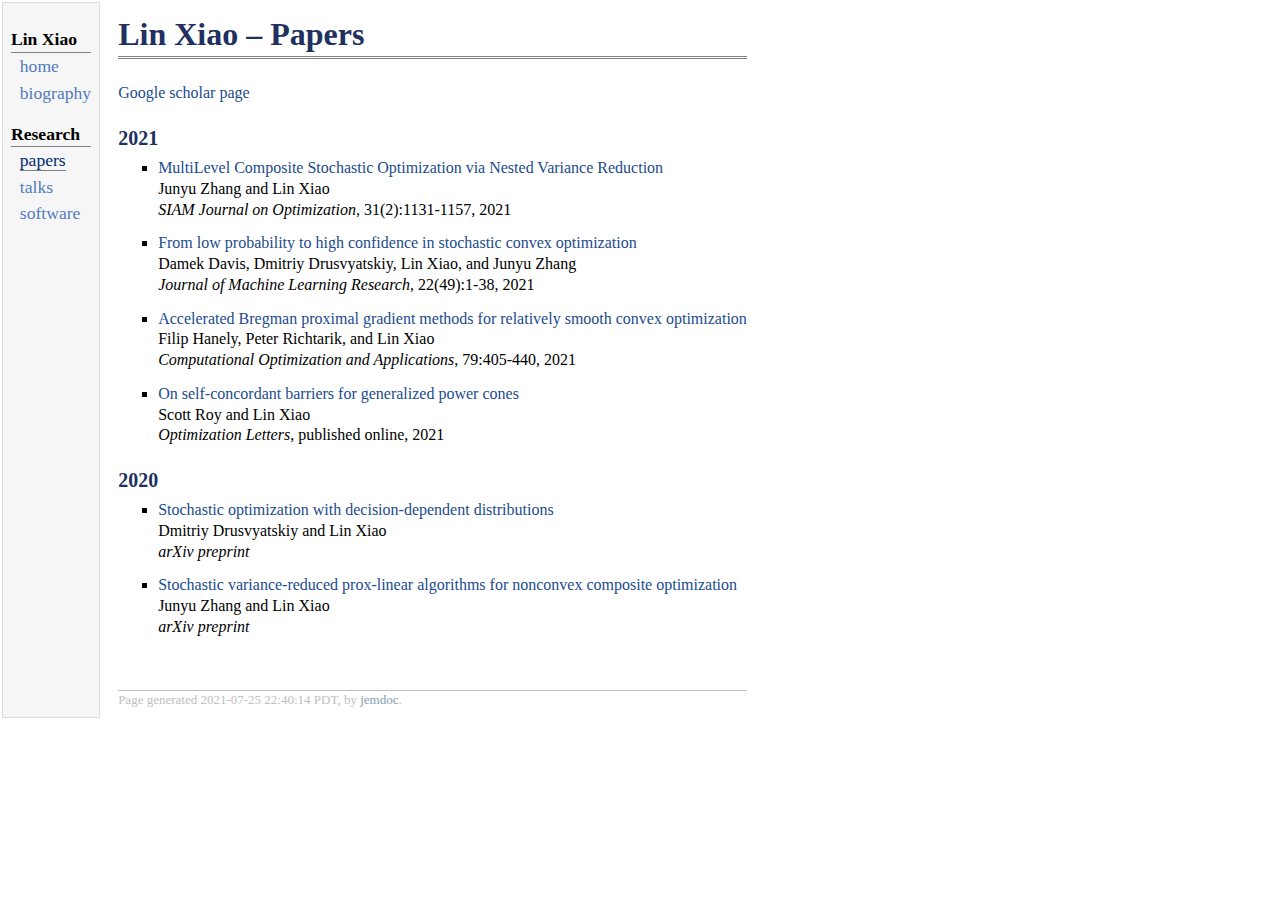
==== html/papers.html @ 699635ed "start with some recent papers" ====
<!DOCTYPE html PUBLIC "-//W3C//DTD XHTML 1.1//EN"
  "http://www.w3.org/TR/xhtml11/DTD/xhtml11.dtd">
<html xmlns="http://www.w3.org/1999/xhtml" xml:lang="en">
<head>
<meta name="generator" content="jemdoc, see http://jemdoc.jaboc.net/" />
<meta http-equiv="Content-Type" content="text/html;charset=utf-8" />
<link rel="stylesheet" href="jemdoc.css" type="text/css" />
<title>Lin Xiao &ndash; Papers</title>
</head>
<body>
<table summary="Table for page layout." id="tlayout">
<tr valign="top">
<td id="layout-menu">
<div class="menu-category">Lin Xiao</div>
<div class="menu-item"><a href="../index.html">home</a></div>
<div class="menu-item"><a href="../html/bio.html">biography</a></div>
<div class="menu-category">Research</div>
<div class="menu-item"><a href="../html/papers.html" class="current">papers</a></div>
<div class="menu-item"><a href="../html/talks.html">talks</a></div>
<div class="menu-item"><a href="../html/software.html">software</a></div>
</td>
<td id="layout-content">
<div id="toptitle">
<h1>Lin Xiao &ndash; Papers</h1>
</div>
<p><a href="https://scholar.google.com/citations?user=vK0-CDcAAAAJ&amp;hl=en">Google scholar page</a> </p>
<h3>2021</h3>
<ul>
<li><p><a href="https://arxiv.org/abs/1908.11468">MultiLevel Composite Stochastic Optimization via Nested Variance Reduction</a> <br />
Junyu Zhang and Lin Xiao <br />
<i>SIAM Journal on Optimization</i>, 31(2):1131-1157, 2021</p>
</li>
</ul>
<ul>
<li><p><a href="https://jmlr.org/beta/papers/v22/20-821.html">From low probability to high confidence in stochastic convex optimization</a> <br />
Damek Davis, Dmitriy Drusvyatskiy, Lin Xiao, and Junyu Zhang <br />
<i>Journal of Machine Learning Research</i>, 22(49):1-38, 2021</p>
</li>
</ul>
<ul>
<li><p><a href="https://link.springer.com/article/10.1007%2Fs10589-021-00273-8">Accelerated Bregman proximal gradient methods for relatively smooth convex optimization</a> <br />
Filip Hanely, Peter Richtarik, and Lin Xiao <br />
<i>Computational Optimization and Applications</i>, 79:405-440, 2021</p>
</li>
</ul>
<ul>
<li><p><a href="https://link.springer.com/article/10.1007%2Fs11590-021-01748-7">On self-concordant barriers for generalized power cones</a> <br />
Scott Roy and Lin Xiao <br />
<i>Optimization Letters</i>, published online, 2021</p>
</li>
</ul>
<h3>2020</h3>
<ul>
<li><p><a href="https://arxiv.org/abs/2011.11173">Stochastic optimization with decision-dependent distributions</a> <br />
Dmitriy Drusvyatskiy and Lin Xiao  <br />
<i>arXiv preprint</i></p>
</li>
</ul>
<ul>
<li><p><a href="https://arxiv.org/abs/2004.04357">Stochastic variance-reduced prox-linear algorithms for nonconvex composite optimization</a> <br />
Junyu Zhang and Lin Xiao  <br />
<i>arXiv preprint</i></p>
</li>
</ul>
<div id="footer">
<div id="footer-text">
Page generated 2021-07-25 22:40:14 PDT, by <a href="http://jemdoc.jaboc.net/">jemdoc</a>.
</div>
</div>
</td>
</tr>
</table>
</body>
</html>
---- html/jemdoc.css ----
/* Default css file for jemdoc. */

table#tlayout {
    border: none;
    border-collapse: separate;
    background: white;
}

body {
	background: white;
	font-family: Georgia, serif; 
	/* font-family: Verdana, sans-serif; */
	/* font-family: Helvetica, sans-serif; */
	/* font-family: Arial, sans-serif; */
    /* font-size: 110%; */
	padding-bottom: 8px;
	margin: 0;
}

#layout-menu {
	background: #f6f6f6;
	border: 1px solid #dddddd;
	padding-top: 0.5em;
	padding-left: 8px;
	padding-right: 8px;
	font-size: 1.1em;
	width: auto;
	white-space: nowrap;
    text-align: left;
    vertical-align: top;
}

#layout-menu td {
	background: #f4f4f4;
    vertical-align: top;
}

#layout-content {
	padding-top: 0.0em;
	padding-left: 1.0em;
	padding-right: 1.0em;
    border: none;
    background: white;
    text-align: left;
    vertical-align: top;
}

#layout-menu a {
	line-height: 1.5em;
	margin-left: 0.5em;
}

tt {
    background: #ffffdd;
}

pre, tt {
	font-size: 90%;
	font-family: monaco, monospace;
}

a, a > tt {
	color: #224b8d;
	text-decoration: none;
}

a:hover {
	border-bottom: 1px gray dotted;
}

#layout-menu a.current:link, #layout-menu a.current:visited {
	color: #022b6d;
	border-bottom: 1px gray solid;
}
#layout-menu a:link, #layout-menu a:visited, #layout-menu a:hover {
	color: #527bbd;
	text-decoration: none;
}
#layout-menu a:hover {
	text-decoration: none;
}

div.menu-category {
	border-bottom: 1px solid gray;
	margin-top: 0.8em;
	padding-top: 0.2em;
	padding-bottom: 0.1em;
	font-weight: bold;
}

div.menu-item {
	padding-left: 16px;
	text-indent: -16px;
}

div#toptitle {
	padding-bottom: 0.2em;
	margin-bottom: 1.5em;
	border-bottom: 3px double gray;
}

/* Reduce space if we begin the page with a title. */
div#toptitle + h2, div#toptitle + h3 {
	margin-top: -0.7em;
}

div#subtitle {
	margin-top: 0.0em;
	margin-bottom: 0.0em;
	padding-top: 0em;
	padding-bottom: 0.1em;
}

em {
	font-style: italic;
}

strong {
	font-weight: bold;
}


h1, h2, h3 {
	/* color: #527bbd; */
	color: #203060;
	margin-top: 0.7em;
	margin-bottom: 0.3em;
	padding-bottom: 0.2em;
	line-height: 1.0;
	padding-top: 0.5em;
	border-bottom: 1px solid #aaaaaa;
}

h1 {
	font-size: 200%;
}

h2 {
	padding-top: 0.8em;
	font-size: 150%;
}

h2 + h3 {
    padding-top: 0.2em;
}

h3 {
	font-size: 125%;
	border-bottom: none;
}

p {
	margin-top: 0.0em;
	margin-bottom: 0.8em;
	padding: 0;
	line-height: 1.3;
}

pre {
	padding: 0;
	margin: 0;
}

div#footer {
	font-size: small;
	border-top: 1px solid #c0c0c0;
	padding-top: 0.1em;
	margin-top: 4.0em;
	color: #c0c0c0;
}

div#footer a {
	color: #80a0b0;
}

div#footer-text {
	float: left;
	padding-bottom: 8px;
}

ul, ol, dl {
	margin-top: 0.2em;
	padding-top: 0;
	margin-bottom: 0.8em;
}

dt {
	margin-top: 0.5em;
	margin-bottom: 0;
}

dl {
	margin-left: 20px;
}

dd {
	color: #222222;
}

dd > *:first-child {
	margin-top: 0;
}

ul {
	list-style-position: outside;
	list-style-type: square;
}

p + ul, p + ol {
	margin-top: -0.5em;
}

li ul, li ol {
	margin-top: -0.3em;
}

ol {
	list-style-position: outside;
	list-style-type: decimal;
}

li p, dd p {
	margin-bottom: 0.3em;
}


ol ol {
	list-style-type: lower-alpha;
}

ol ol ol {
	list-style-type: lower-roman;
}

p + div.codeblock {
	margin-top: -0.6em;
}

div.codeblock, div.infoblock {
	margin-right: 0%;
	margin-top: 1.2em;
	margin-bottom: 1.3em;
}

div.blocktitle {
	font-weight: bold;
	color: #cd7b62;
	margin-top: 1.2em;
	margin-bottom: 0.1em;
}

div.blockcontent {
	border: 1px solid silver;
	padding: 0.3em 0.5em;
}

div.infoblock > div.blockcontent {
	background: #ffffee;
}

div.blockcontent p + ul, div.blockcontent p + ol {
	margin-top: 0.4em;
}

div.infoblock p {
	margin-bottom: 0em;
}

div.infoblock li p, div.infoblock dd p {
	margin-bottom: 0.5em;
}

div.infoblock p + p {
	margin-top: 0.8em;
}

div.codeblock > div.blockcontent {
	background: #f6f6f6;
}

span.pycommand {
	color: #000070;
}

span.statement {
	color: #008800;
}
span.builtin {
	color: #000088;
}
span.special {
	color: #990000;
}
span.operator {
	color: #880000;
}
span.error {
	color: #aa0000;
}
span.comment, span.comment > *, span.string, span.string > * {
	color: #606060;
}

@media print {
	#layout-menu { display: none; }
}

#fwtitle {
	margin: 2px;
}

#fwtitle #toptitle {
	padding-left: 0.5em;
	margin-bottom: 0.5em;
}

#layout-content h1:first-child, #layout-content h2:first-child, #layout-content h3:first-child {
	margin-top: -0.7em;
}

div#toptitle h1, #layout-content div#toptitle h1 {
	margin-bottom: 0.0em;
	padding-bottom: 0.1em;
	padding-top: 0;
	margin-top: 0.5em;
	border-bottom: none;
}

img.eq {
	padding: 0;
	padding-left: 0.1em;
	padding-right: 0.1em;
	margin: 0;
}

img.eqwl {
	padding-left: 2em;
	padding-top: 0.6em;
	padding-bottom: 0.2em;
	margin: 0;
}

table {
    border: 2px solid black;
    border-collapse: collapse;
}

td {
    padding: 2px;
    padding-left: 0.5em;
    padding-right: 0.5em;
    text-align: center;
    border: 1px solid gray;
}

table + table {
    margin-top: 1em;
}

tr.heading {
    font-weight: bold;
    border-bottom: 2px solid black;
}

img {
    border: none;
}

table.imgtable, table.imgtable td {
    border: none;
    text-align: left;
}
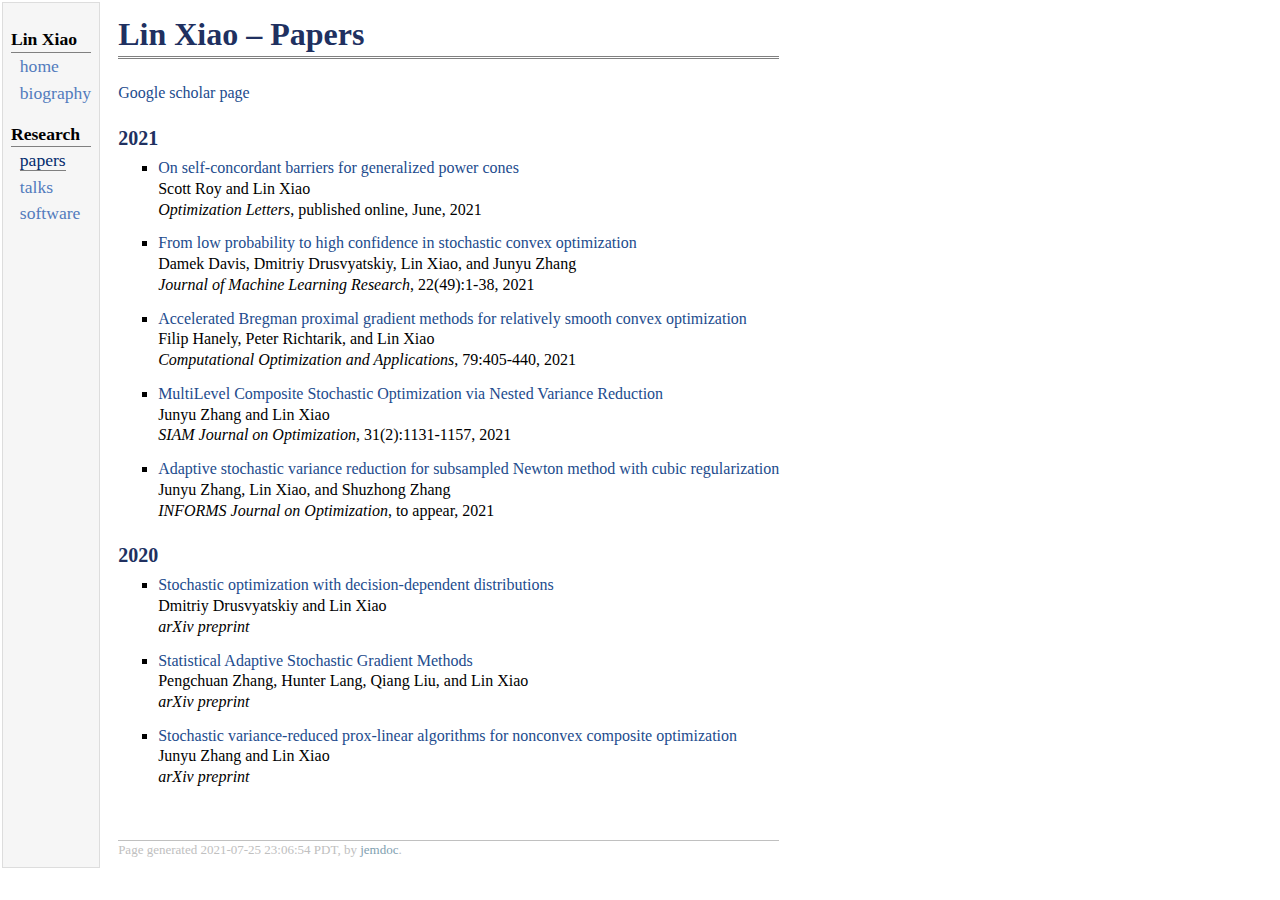
==== commit 4b948f0c: "a few more papers" ====
--- a/html/papers.html
+++ b/html/papers.html
@@ -26,9 +26,9 @@
 <p><a href="https://scholar.google.com/citations?user=vK0-CDcAAAAJ&amp;hl=en">Google scholar page</a> </p>
 <h3>2021</h3>
 <ul>
-<li><p><a href="https://arxiv.org/abs/1908.11468">MultiLevel Composite Stochastic Optimization via Nested Variance Reduction</a> <br />
-Junyu Zhang and Lin Xiao <br />
-<i>SIAM Journal on Optimization</i>, 31(2):1131-1157, 2021</p>
+<li><p><a href="https://link.springer.com/article/10.1007%2Fs11590-021-01748-7">On self-concordant barriers for generalized power cones</a> <br />
+Scott Roy and Lin Xiao <br />
+<i>Optimization Letters</i>, published online, June, 2021</p>
 </li>
 </ul>
 <ul>
@@ -44,15 +44,27 @@
 </li>
 </ul>
 <ul>
-<li><p><a href="https://link.springer.com/article/10.1007%2Fs11590-021-01748-7">On self-concordant barriers for generalized power cones</a> <br />
-Scott Roy and Lin Xiao <br />
-<i>Optimization Letters</i>, published online, 2021</p>
+<li><p><a href="https://arxiv.org/abs/1908.11468">MultiLevel Composite Stochastic Optimization via Nested Variance Reduction</a> <br />
+Junyu Zhang and Lin Xiao <br />
+<i>SIAM Journal on Optimization</i>, 31(2):1131-1157, 2021</p>
+</li>
+</ul>
+<ul>
+<li><p><a href="https://arxiv.org/abs/1811.11637">Adaptive stochastic variance reduction for subsampled Newton method with cubic regularization</a> <br />
+Junyu Zhang, Lin Xiao, and Shuzhong Zhang <br />
+<i>INFORMS Journal on Optimization</i>, to appear, 2021</p>
 </li>
 </ul>
 <h3>2020</h3>
 <ul>
 <li><p><a href="https://arxiv.org/abs/2011.11173">Stochastic optimization with decision-dependent distributions</a> <br />
 Dmitriy Drusvyatskiy and Lin Xiao  <br />
+<i>arXiv preprint</i></p>
+</li>
+</ul>
+<ul>
+<li><p><a href="https://arxiv.org/abs/2002.10597">Statistical Adaptive Stochastic Gradient Methods</a> <br />
+Pengchuan Zhang, Hunter Lang, Qiang Liu, and Lin Xiao <br />
 <i>arXiv preprint</i></p>
 </li>
 </ul>
@@ -64,7 +76,7 @@
 </ul>
 <div id="footer">
 <div id="footer-text">
-Page generated 2021-07-25 22:40:14 PDT, by <a href="http://jemdoc.jaboc.net/">jemdoc</a>.
+Page generated 2021-07-25 23:06:54 PDT, by <a href="http://jemdoc.jaboc.net/">jemdoc</a>.
 </div>
 </div>
 </td>
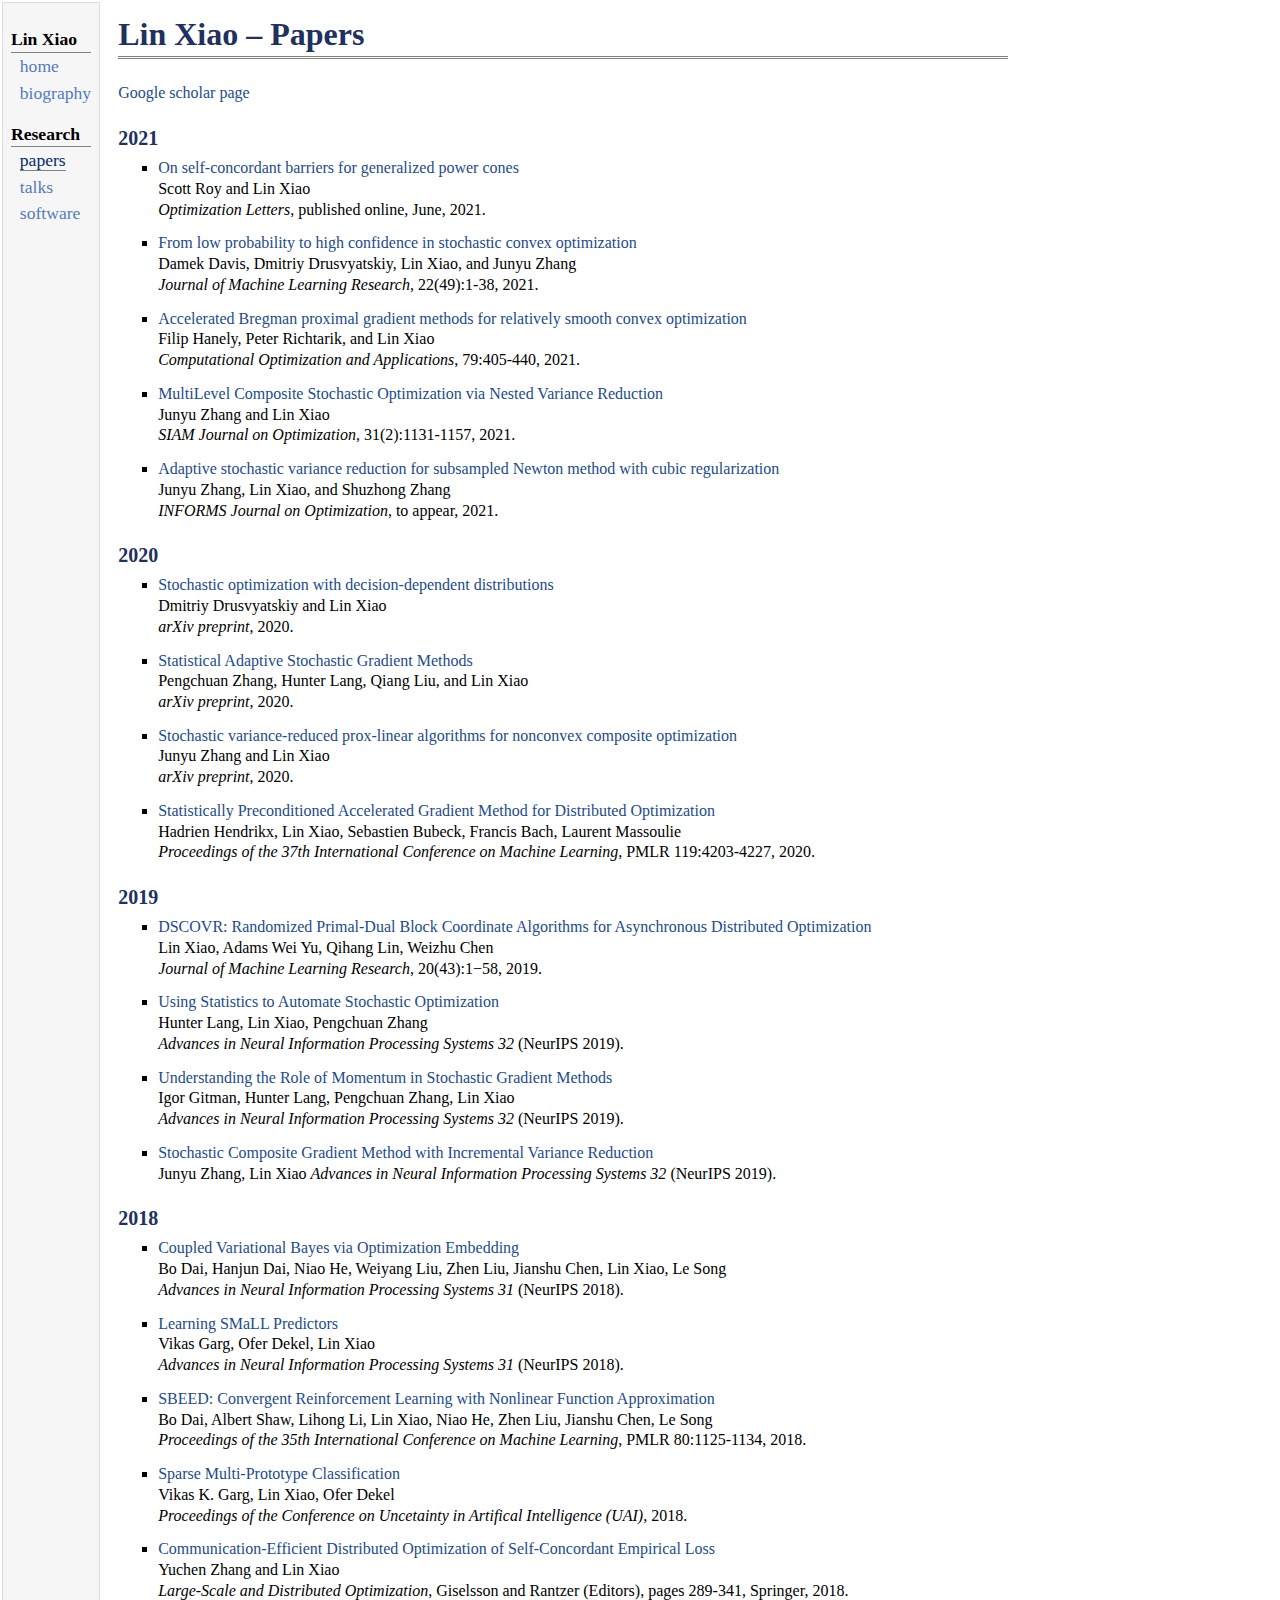
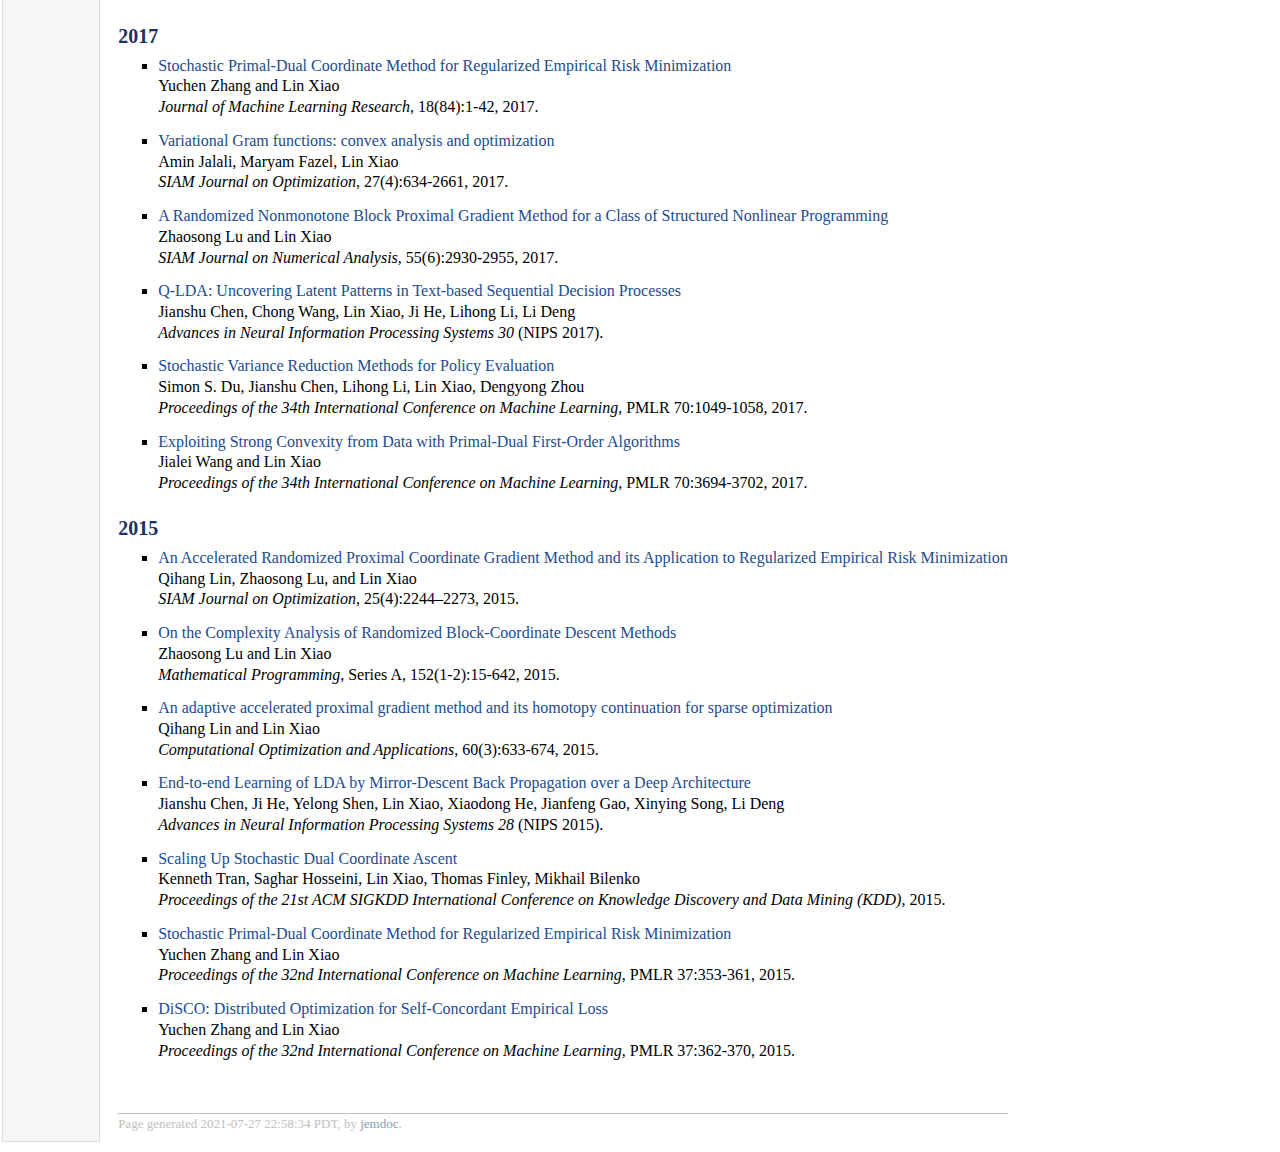
==== commit 7f38fe4a: "added papers until 2015" ====
--- a/html/papers.html
+++ b/html/papers.html
@@ -28,55 +28,197 @@
 <ul>
 <li><p><a href="https://link.springer.com/article/10.1007%2Fs11590-021-01748-7">On self-concordant barriers for generalized power cones</a> <br />
 Scott Roy and Lin Xiao <br />
-<i>Optimization Letters</i>, published online, June, 2021</p>
+<i>Optimization Letters</i>, published online, June, 2021.</p>
 </li>
 </ul>
 <ul>
 <li><p><a href="https://jmlr.org/beta/papers/v22/20-821.html">From low probability to high confidence in stochastic convex optimization</a> <br />
 Damek Davis, Dmitriy Drusvyatskiy, Lin Xiao, and Junyu Zhang <br />
-<i>Journal of Machine Learning Research</i>, 22(49):1-38, 2021</p>
+<i>Journal of Machine Learning Research</i>, 22(49):1-38, 2021.</p>
 </li>
 </ul>
 <ul>
 <li><p><a href="https://link.springer.com/article/10.1007%2Fs10589-021-00273-8">Accelerated Bregman proximal gradient methods for relatively smooth convex optimization</a> <br />
 Filip Hanely, Peter Richtarik, and Lin Xiao <br />
-<i>Computational Optimization and Applications</i>, 79:405-440, 2021</p>
+<i>Computational Optimization and Applications</i>, 79:405-440, 2021.</p>
 </li>
 </ul>
 <ul>
 <li><p><a href="https://arxiv.org/abs/1908.11468">MultiLevel Composite Stochastic Optimization via Nested Variance Reduction</a> <br />
 Junyu Zhang and Lin Xiao <br />
-<i>SIAM Journal on Optimization</i>, 31(2):1131-1157, 2021</p>
+<i>SIAM Journal on Optimization</i>, 31(2):1131-1157, 2021.</p>
 </li>
 </ul>
 <ul>
 <li><p><a href="https://arxiv.org/abs/1811.11637">Adaptive stochastic variance reduction for subsampled Newton method with cubic regularization</a> <br />
 Junyu Zhang, Lin Xiao, and Shuzhong Zhang <br />
-<i>INFORMS Journal on Optimization</i>, to appear, 2021</p>
+<i>INFORMS Journal on Optimization</i>, to appear, 2021.</p>
 </li>
 </ul>
 <h3>2020</h3>
 <ul>
 <li><p><a href="https://arxiv.org/abs/2011.11173">Stochastic optimization with decision-dependent distributions</a> <br />
 Dmitriy Drusvyatskiy and Lin Xiao  <br />
-<i>arXiv preprint</i></p>
+<i>arXiv preprint</i>, 2020.</p>
 </li>
 </ul>
 <ul>
 <li><p><a href="https://arxiv.org/abs/2002.10597">Statistical Adaptive Stochastic Gradient Methods</a> <br />
 Pengchuan Zhang, Hunter Lang, Qiang Liu, and Lin Xiao <br />
-<i>arXiv preprint</i></p>
+<i>arXiv preprint</i>, 2020.</p>
 </li>
 </ul>
 <ul>
 <li><p><a href="https://arxiv.org/abs/2004.04357">Stochastic variance-reduced prox-linear algorithms for nonconvex composite optimization</a> <br />
 Junyu Zhang and Lin Xiao  <br />
-<i>arXiv preprint</i></p>
+<i>arXiv preprint</i>, 2020.</p>
+</li>
+</ul>
+<ul>
+<li><p><a href="http://proceedings.mlr.press/v119/hendrikx20a.html">Statistically Preconditioned Accelerated Gradient Method for Distributed Optimization</a> <br />
+Hadrien Hendrikx, Lin Xiao, Sebastien Bubeck, Francis Bach, Laurent Massoulie <br />
+<i>Proceedings of the 37th International Conference on Machine Learning</i>, PMLR 119:4203-4227, 2020.</p>
+</li>
+</ul>
+<h3>2019</h3>
+<ul>
+<li><p><a href="https://jmlr.org/papers/v20/17-608.html">DSCOVR: Randomized Primal-Dual Block Coordinate Algorithms for Asynchronous Distributed Optimization</a> <br />
+Lin Xiao, Adams Wei Yu, Qihang Lin, Weizhu Chen <br />
+<i>Journal of Machine Learning Research</i>, 20(43):1−58, 2019.</p>
+</li>
+</ul>
+<ul>
+<li><p><a href="https://papers.nips.cc/paper/2019/hash/e1054bf2d703bca1e8fe101d3ac5efcd-Abstract.html">Using Statistics to Automate Stochastic Optimization</a> <br />
+Hunter Lang, Lin Xiao, Pengchuan Zhang <br />
+<i>Advances in Neural Information Processing Systems 32</i> (NeurIPS 2019).</p>
+</li>
+</ul>
+<ul>
+<li><p><a href="https://proceedings.neurips.cc/paper/2019/hash/4eff0720836a198b6174eecf02cbfdbf-Abstract.html">Understanding the Role of Momentum in Stochastic Gradient Methods</a> <br />
+Igor Gitman, Hunter Lang, Pengchuan Zhang, Lin Xiao <br />
+<i>Advances in Neural Information Processing Systems 32</i> (NeurIPS 2019).</p>
+</li>
+</ul>
+<ul>
+<li><p><a href="https://proceedings.neurips.cc/paper/2019/hash/a68259547f3d25ab3c0a5c0adb4e3498-Abstract.html">Stochastic Composite Gradient Method with Incremental Variance Reduction</a> <br />
+Junyu Zhang, Lin Xiao
+<i>Advances in Neural Information Processing Systems 32</i> (NeurIPS 2019).</p>
+</li>
+</ul>
+<h3>2018</h3>
+<ul>
+<li><p><a href="https://papers.nips.cc/paper/2018/hash/6aaba9a124857622930ca4e50f5afed2-Abstract.html">Coupled Variational Bayes via Optimization Embedding</a> <br />
+Bo Dai, Hanjun Dai, Niao He, Weiyang Liu, Zhen Liu, Jianshu Chen, Lin Xiao, Le Song <br />
+<i>Advances in Neural Information Processing Systems 31</i> (NeurIPS 2018).</p>
+</li>
+</ul>
+<ul>
+<li><p><a href="https://papers.nips.cc/paper/2018/hash/03b2ceb73723f8b53cd533e4fba898ee-Abstract.html">Learning SMaLL Predictors</a> <br />
+Vikas Garg, Ofer Dekel, Lin Xiao <br />
+<i>Advances in Neural Information Processing Systems 31</i> (NeurIPS 2018).</p>
+</li>
+</ul>
+<ul>
+<li><p><a href="http://proceedings.mlr.press/v80/dai18c.html">SBEED: Convergent Reinforcement Learning with Nonlinear Function Approximation</a> <br />
+Bo Dai, Albert Shaw, Lihong Li, Lin Xiao, Niao He, Zhen Liu, Jianshu Chen, Le Song <br />
+<i>Proceedings of the 35th International Conference on Machine Learning</i>, PMLR 80:1125-1134, 2018.</p>
+</li>
+</ul>
+<ul>
+<li><p><a href="http://auai.org/uai2018/proceedings/papers/250.pdf">Sparse Multi-Prototype Classification</a> <br />
+Vikas K. Garg, Lin Xiao, Ofer Dekel <br />
+<i>Proceedings of the Conference on Uncetainty in Artifical Intelligence (UAI)</i>, 2018.</p>
+</li>
+</ul>
+<ul>
+<li><p><a href="https://arxiv.org/abs/1501.00263">Communication-Efficient Distributed Optimization of Self-Concordant Empirical Loss</a> <br />
+Yuchen Zhang and Lin Xiao <br />
+<i>Large-Scale and Distributed Optimization</i>, Giselsson and Rantzer (Editors), pages 289-341, Springer, 2018.</p>
+</li>
+</ul>
+<h3>2017</h3>
+<ul>
+<li><p><a href="https://jmlr.org/beta/papers/v18/16-568.html">Stochastic Primal-Dual Coordinate Method for Regularized Empirical Risk Minimization</a> <br />
+Yuchen Zhang and Lin Xiao <br />
+<i>Journal of Machine Learning Research</i>, 18(84):1-42, 2017.</p>
+</li>
+</ul>
+<ul>
+<li><p><a href="https://arxiv.org/abs/1507.04734">Variational Gram functions: convex analysis and optimization</a> <br />
+Amin Jalali, Maryam Fazel, Lin Xiao <br />
+<i>SIAM Journal on Optimization</i>, 27(4):634-2661, 2017.</p>
+</li>
+</ul>
+<ul>
+<li><p><a href="https://arxiv.org/abs/1306.5918">A Randomized Nonmonotone Block Proximal Gradient Method for a Class of Structured Nonlinear Programming</a> <br />
+Zhaosong Lu and Lin Xiao <br />
+<i>SIAM Journal on Numerical Analysis</i>, 55(6):2930-2955, 2017.</p>
+</li>
+</ul>
+<ul>
+<li><p><a href="https://papers.nips.cc/paper/2017/hash/c0e90532fb42ac6de18e25e95db73047-Abstract.html">Q-LDA: Uncovering Latent Patterns in Text-based Sequential Decision Processes</a> <br />
+Jianshu Chen, Chong Wang, Lin Xiao, Ji He, Lihong Li, Li Deng <br />
+<i>Advances in Neural Information Processing Systems 30</i> (NIPS 2017).</p>
+</li>
+</ul>
+<ul>
+<li><p><a href="http://proceedings.mlr.press/v70/du17a.html">Stochastic Variance Reduction Methods for Policy Evaluation</a> <br />
+Simon S. Du, Jianshu Chen, Lihong Li, Lin Xiao, Dengyong Zhou <br />
+<i>Proceedings of the 34th International Conference on Machine Learning</i>, PMLR 70:1049-1058, 2017.</p>
+</li>
+</ul>
+<ul>
+<li><p><a href="http://proceedings.mlr.press/v70/wang17l.html">Exploiting Strong Convexity from Data with Primal-Dual First-Order Algorithms</a> <br />
+Jialei Wang and Lin Xiao <br />
+<i>Proceedings of the 34th International Conference on Machine Learning</i>, PMLR 70:3694-3702, 2017.</p>
+</li>
+</ul>
+<h3>2015</h3>
+<ul>
+<li><p><a href="https://epubs.siam.org/doi/abs/10.1137/141000270">An Accelerated Randomized Proximal Coordinate Gradient Method and its Application to Regularized Empirical Risk Minimization</a> <br />
+Qihang Lin, Zhaosong Lu, and Lin Xiao <br />
+<i>SIAM Journal on Optimization</i>, 25(4):2244–2273, 2015.</p>
+</li>
+</ul>
+<ul>
+<li><p><a href="https://arxiv.org/abs/1305.4723">On the Complexity Analysis of Randomized Block-Coordinate Descent Methods</a> <br />
+Zhaosong Lu and Lin Xiao <br />
+<i>Mathematical Programming</i>, Series A, 152(1-2):15-642, 2015.</p>
+</li>
+</ul>
+<ul>
+<li><p><a href="https://link.springer.com/article/10.1007/s10589-014-9694-4">An adaptive accelerated proximal gradient method and its homotopy continuation for sparse optimization</a> <br />
+Qihang Lin and Lin Xiao <br />
+<i>Computational Optimization and Applications</i>, 60(3):633-674, 2015.</p>
+</li>
+</ul>
+<ul>
+<li><p><a href="https://papers.nips.cc/paper/2015/hash/4ca82782c5372a547c104929f03fe7a9-Abstract.html">End-to-end Learning of LDA by Mirror-Descent Back Propagation over a Deep Architecture</a> <br />
+Jianshu Chen, Ji He, Yelong Shen, Lin Xiao, Xiaodong He, Jianfeng Gao, Xinying Song, Li Deng <br />
+<i>Advances in Neural Information Processing Systems 28</i> (NIPS 2015).</p>
+</li>
+</ul>
+<ul>
+<li><p><a href="https://dl.acm.org/doi/10.1145/2783258.2783412">Scaling Up Stochastic Dual Coordinate Ascent</a> <br />
+Kenneth Tran, Saghar Hosseini, Lin Xiao, Thomas Finley, Mikhail Bilenko <br />
+<i>Proceedings of the 21st ACM SIGKDD International Conference on Knowledge Discovery and Data Mining (KDD)</i>, 2015.</p>
+</li>
+</ul>
+<ul>
+<li><p><a href="http://proceedings.mlr.press/v37/zhanga15.html">Stochastic Primal-Dual Coordinate Method for Regularized Empirical Risk Minimization</a> <br />
+Yuchen Zhang and Lin Xiao <br />
+<i>Proceedings of the 32nd International Conference on Machine Learning</i>, PMLR 37:353-361, 2015.</p>
+</li>
+</ul>
+<ul>
+<li><p><a href="http://proceedings.mlr.press/v37/zhangb15.html">DiSCO: Distributed Optimization for Self-Concordant Empirical Loss</a> <br />
+Yuchen Zhang and Lin Xiao <br />
+<i>Proceedings of the 32nd International Conference on Machine Learning</i>, PMLR 37:362-370, 2015.</p>
 </li>
 </ul>
 <div id="footer">
 <div id="footer-text">
-Page generated 2021-07-25 23:06:54 PDT, by <a href="http://jemdoc.jaboc.net/">jemdoc</a>.
+Page generated 2021-07-27 22:58:34 PDT, by <a href="http://jemdoc.jaboc.net/">jemdoc</a>.
 </div>
 </div>
 </td>
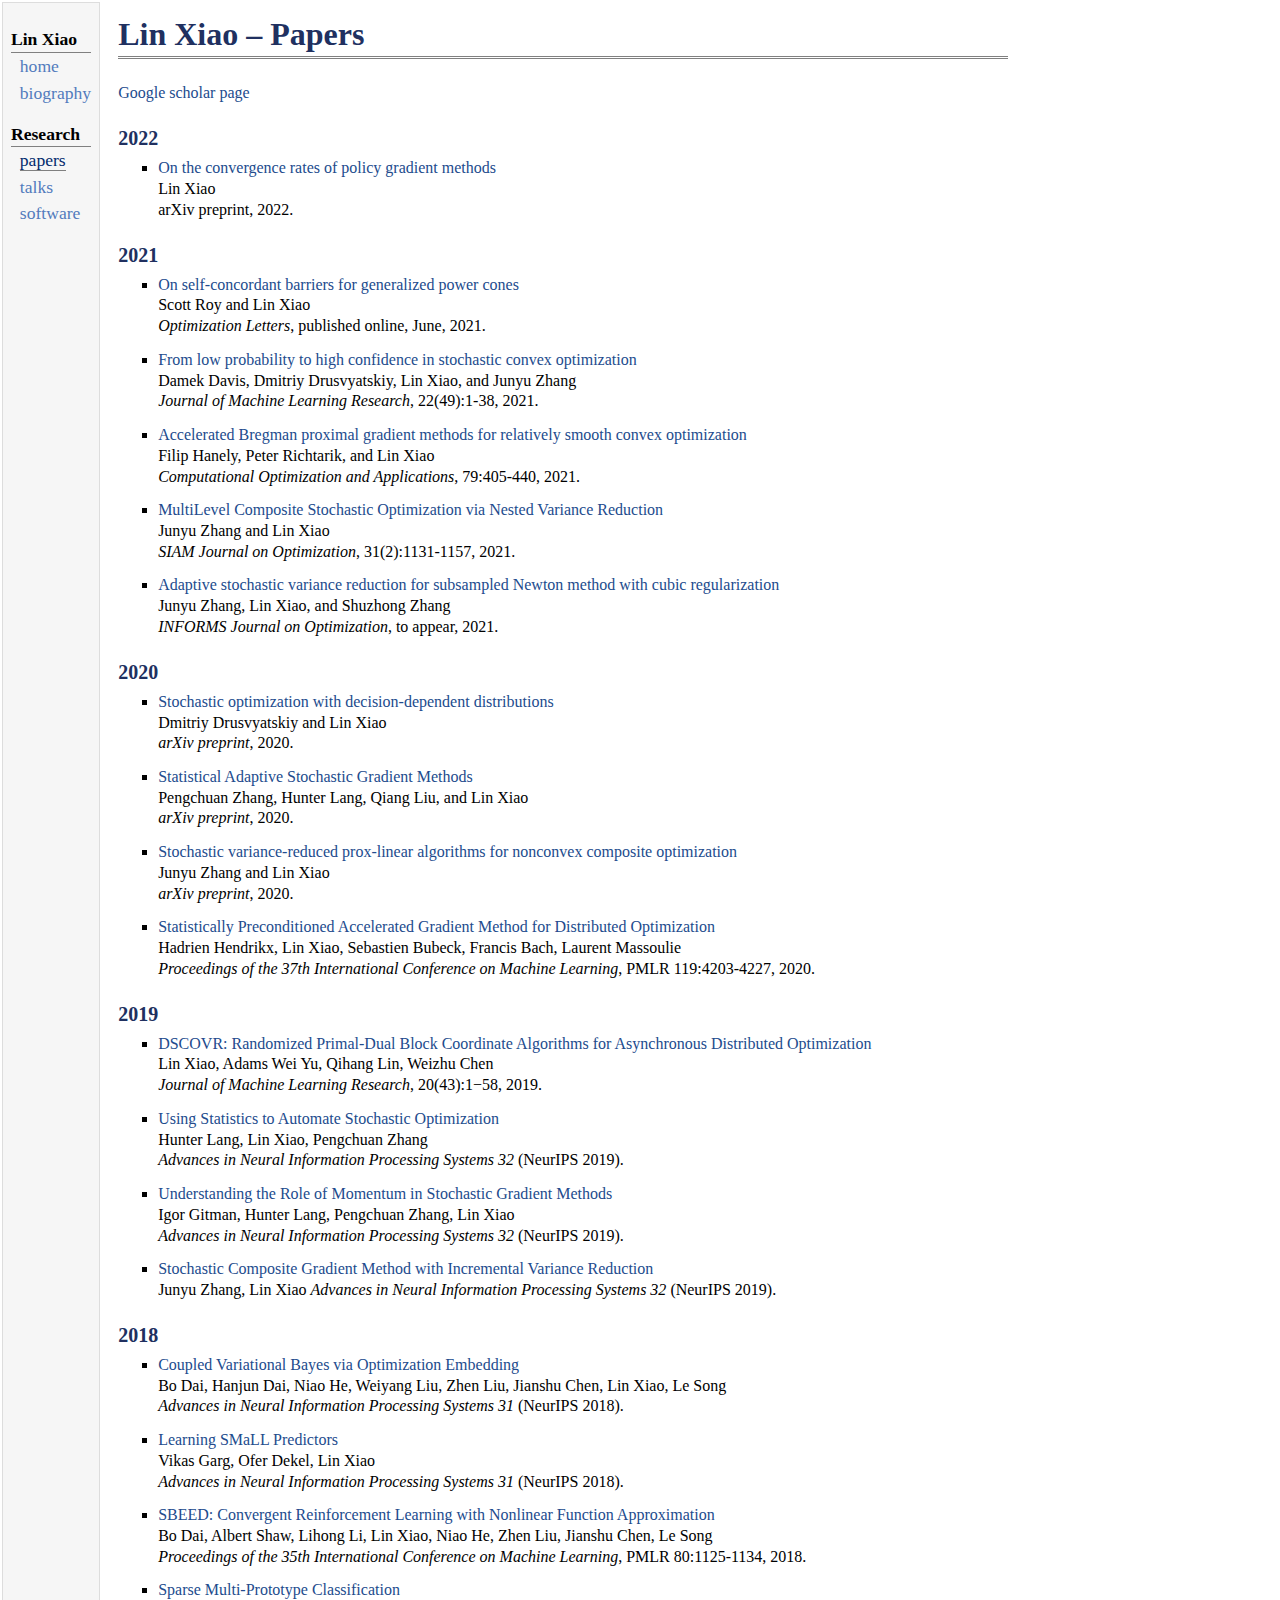
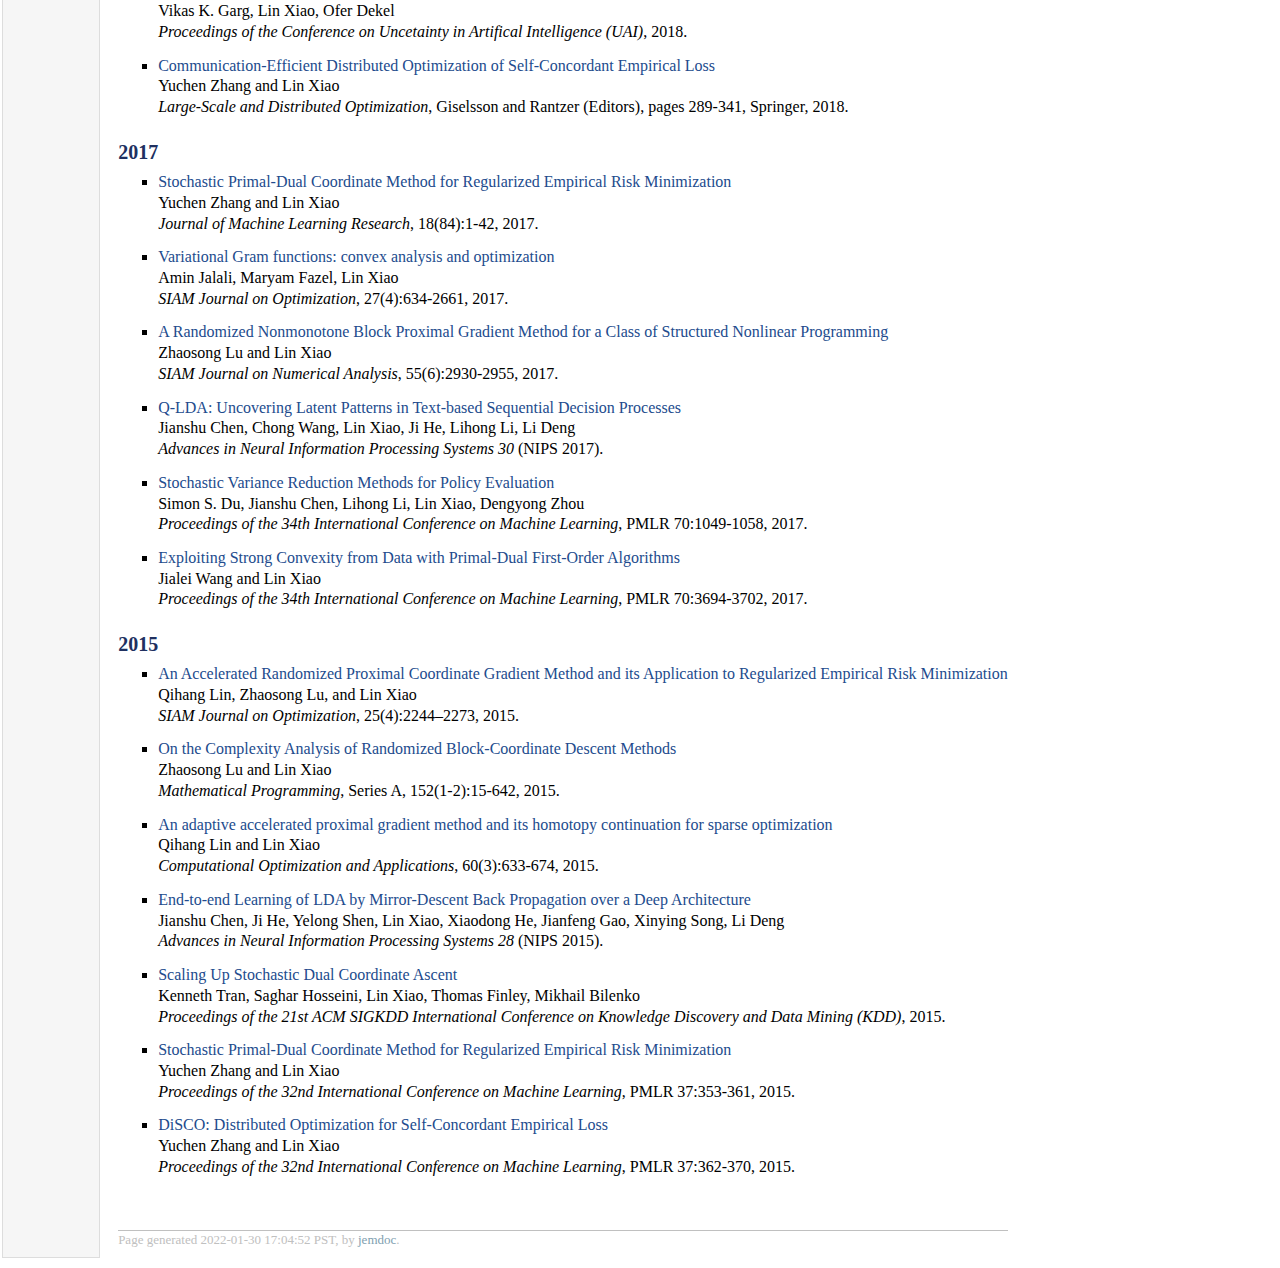
==== commit 274ca935: "add policy gradient html" ====
--- a/html/papers.html
+++ b/html/papers.html
@@ -24,6 +24,13 @@
 <h1>Lin Xiao &ndash; Papers</h1>
 </div>
 <p><a href="https://scholar.google.com/citations?user=vK0-CDcAAAAJ&amp;hl=en">Google scholar page</a> </p>
+<h3>2022</h3>
+<ul>
+<li><p><a href="https://arxiv.org/abs/2201.07443">On the convergence rates of policy gradient methods</a> <br />
+Lin Xiao <br />
+arXiv preprint, 2022.</p>
+</li>
+</ul>
 <h3>2021</h3>
 <ul>
 <li><p><a href="https://link.springer.com/article/10.1007%2Fs11590-021-01748-7">On self-concordant barriers for generalized power cones</a> <br />
@@ -218,7 +225,7 @@
 </ul>
 <div id="footer">
 <div id="footer-text">
-Page generated 2021-07-27 22:58:34 PDT, by <a href="http://jemdoc.jaboc.net/">jemdoc</a>.
+Page generated 2022-01-30 17:04:52 PST, by <a href="http://jemdoc.jaboc.net/">jemdoc</a>.
 </div>
 </div>
 </td>
